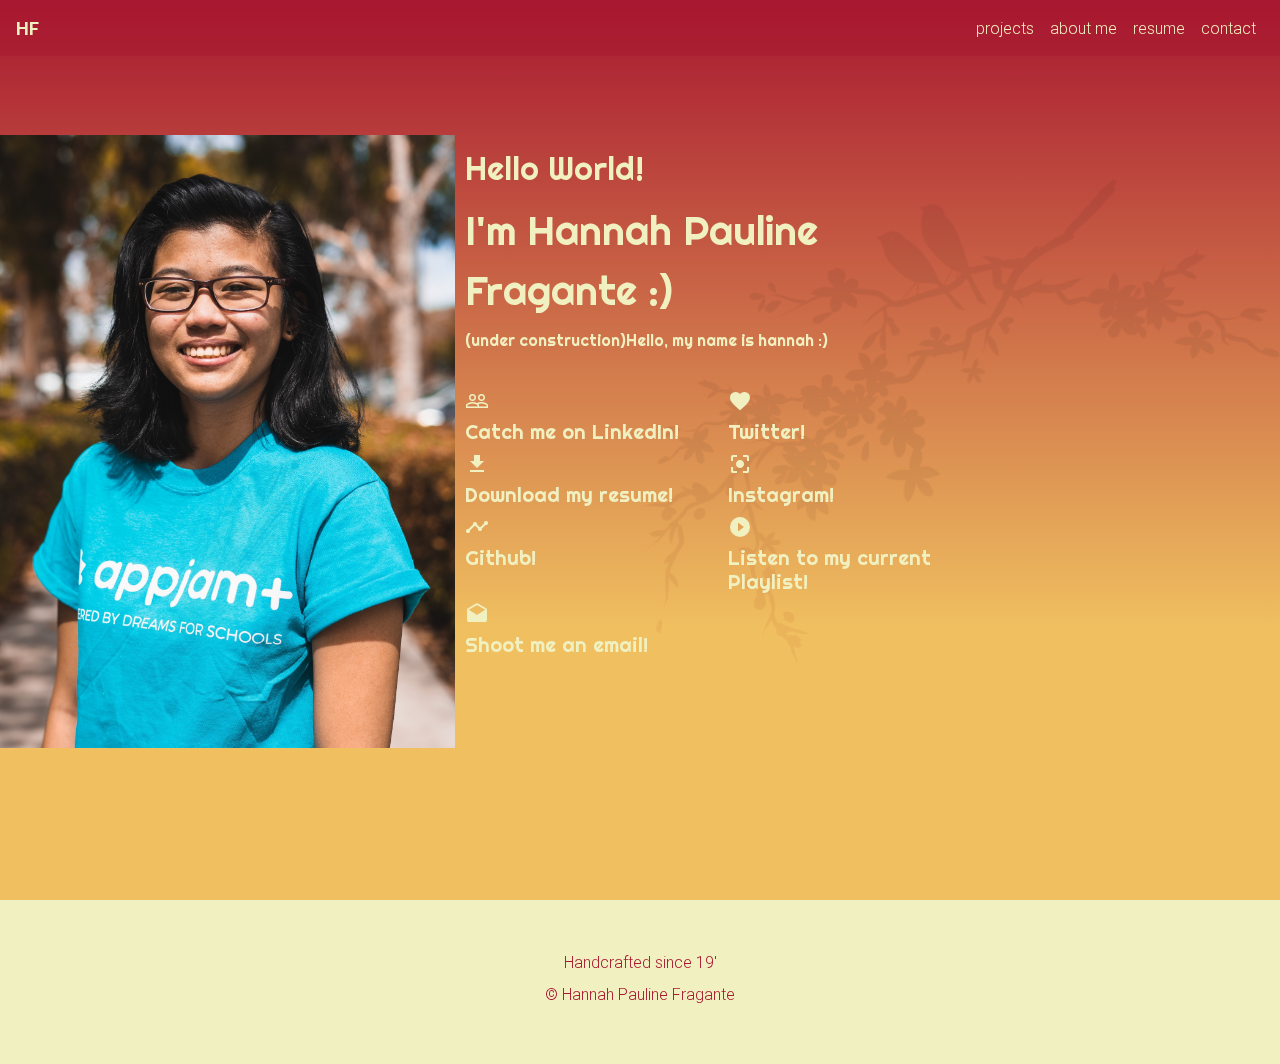
==== aboutme.html @ f3d30516 "change about me" ====
<!doctype html>
<html lang="en">

<!--
WRITTEN BY: Hannah Fragante
EMAIL: hfragant@uci.edu
-->

<head>
  <meta charset="utf-8">
  <meta name="author" content="Hannah Fragante">
  <meta name="description" content="Hannah Fragante's Website Portfolio">

   <!-- Bootstrap -->
   <link rel="stylesheet" href="https://maxcdn.bootstrapcdn.com/bootstrap/4.3.1/css/bootstrap.min.css">
   <!-- Material Design Bootstrap -->
    <link href="MDB-Free_4.8.10/css/mdb.min.css" rel="stylesheet">
    <!-- Google Material Icons API -->
    <link href="https://fonts.googleapis.com/icon?family=Material+Icons" rel="stylesheet">
    <!-- you would link to an external stylesheet here! -->
   <link href="css/aboutme.css" rel="stylesheet">


   <!-- MOBILE FIRST DEVELOPMENT HELPER-->
   <meta name="viewport" content="width=device-width, initial-scale=1">

   <!-- Bootstrap Javascript Support -->
    <!--<link rel="stylesheet" href="https://maxcdn.bootstrapcdn.com/bootstrap/4.3.1/css/bootstrap.min.css">-->
    <script src="https://ajax.googleapis.com/ajax/libs/jquery/3.4.1/jquery.min.js"></script>
    <script src="https://cdnjs.cloudflare.com/ajax/libs/popper.js/1.14.7/umd/popper.min.js"></script>
    <script src="https://maxcdn.bootstrapcdn.com/bootstrap/4.3.1/js/bootstrap.min.js"></script>


  <title>Hannah Fragante - About Me</title>
  <!-- Tab Icon -->
  <link rel="icon" href="favicon2.png">

</head>

<body>
<!-- NAVBAR -->

      <nav class="navbar navbar-expand-lg fixed-top z-depth-0">
        <a class="navbar-brand navTextColor" href="index.html"> HF </a>

        <button class="navbar-toggler navbar-dark" type="button" data-toggle="collapse" data-target="#navbarSuppportedContent">
          <span class="navbar-toggler-icon"></span>
        </button>

        <!-- Links -->

        <div class="collapse navbar-collapse" id="navbarSuppportedContent">
          <ul class="navbar-nav ml-auto">
            <li class="nav-item">
              <a class="nav-link navTextColor" href="index.html#featuredProjects">projects</a>
            </li>
            <li class="nav-item">
              <a class="nav-link navTextColor" href="aboutme.html">about me</a>
            </li>
            <li class="nav-item">
              <a class="nav-link navTextColor" target="_blank" href="assets/resume.pdf">resume</a>
            </li>
            <li class="nav-item">
              <a class="nav-link navTextColor" href="contact.html">contact</a>
            </li>
          </ul>
        </div>
      </nav>


      <!-- Main Contents-->
  <div class = "container-fluid">

    <div class="row main no-gutters">

      <!-- bird on tree background picture -->
      <div class="row no-gutters">
        <img class="bird-blend animated fadeIn" src="bird3.png" alt="sakura tree with 2 birds on a branch">

        <!-- Hannah's Picture -->
        <div class="col-sm-12 col-lg-5">
          <img class="hannah animated slideInLeft" src="img/hannah.JPG" alt="Hannah Fragante">
        </div>

        <!-- Main Description About Me-->
        <div class="col-sm-12 col-lg-6">
          <div class="desc animated fadeInRight">
            <label class="desc-hed">Hello World!</label><br>
            <label class="desc-hed-hed">I'm Hannah Pauline Fragante :)</label>
            <p>(under construction)Hello, my name is hannah :)</p>
          </div>

          <!-- Contact/More Info Links -->
          <div class="links animated fadeInRight">
            <div class="row no-gutters">

              <div class="col-sm-12 col-md-6 link-indiv">
                <a class="link-indiv" href="https://www.linkedin.com/in/hannahfragante/" target="_blank">
                  <span class="material-icons">people_outline</span>
                  <h5>Catch me on LinkedIn!</h5>
                </a>
              </div>

              <div class="col-sm-12 col-md-6 link-indiv">
                <a class="link-indiv" href="https://www.twitter.com/" target="_blank">
                  <span class="material-icons">favorite</span>
                  <h5>Twitter!</h5>
                </a>
              </div>
            </div>

            <div class="row no-gutters">
              <div class="col-sm-12 col-md-6 link-indiv">
                <a class="link-indiv" target="_blank" href="assets/resume.pdf">
                  <span class="material-icons">get_app</span>
                  <h5>Download my resume!</h5>
                </a>
              </div>

              <div class="col-sm-12 col-md-6 link-indiv">
                <a class="link-indiv" href="https://www.instagram.com" target="_blank">
                  <span class="material-icons">center_focus_strong</span>
                  <h5>Instagram!</h5>
                </a>
              </div>
            </div>

            <div class="row no-gutters">
              <div class="col-sm-12 col-md-6 link-indiv">
                <a class="link-indiv" href="https://github.com/prohannah07" target="_blank">
                  <span class="material-icons">timeline</span>
                  <h5>Github!</h5>
                </a>
              </div>

              <div class="col-sm-12 col-md-6 link-indiv">
                <a class="link-indiv" href="https://music.apple.com/us/playlist/ligo-playlist/pl.u-r2yBBV2tdoAEZk" target="_blank">
                  <span class="material-icons">play_circle_filled</span>
                  <h5>Listen to my current Playlist!</h5>
                </a>
              </div>

              <div class="col-sm-12 col-md-6 link-indiv">
                <a class="link-indiv" href="contact.html">
                  <span class="material-icons">drafts</span>
                  <h5>Shoot me an email!</h5>
                </a>
              </div>
            </div>
          </div>

        </div>

      </div>


    </div>

  </div>

  <!--FOOTER-->
  <div class = "container-fluid" id="footerID">

    <div class="row no-gutters">

      <div class="col-12">
        <footer class="footer">

          <label>Handcrafted since 19'</label>
          <br>
          <label>&copy; Hannah Pauline Fragante</label>

        </footer>
      </div>
    </div>
  </div>
  <!--End of FOOTER-->

</body>

</html>
---- css/aboutme.css ----
@import url('https://fonts.googleapis.com/css?family=Mansalva&display=swap');
@import url('https://fonts.googleapis.com/css?family=Modak|Righteous&display=swap');

html {
    height: 100%;
}
body {
    height: 100%;
    margin: 0;
    background-repeat: no-repeat;
    background-attachment: fixed;
    background-image: linear-gradient(rgb(168,24,48),rgb(240,192,96) 70%);
}

.container-fluid {
    padding-right: 0px;
    padding-left: 0px;
    margin-right: auto;
    margin-left: auto;
}


.row.main{
	height: 1600px;
}


.navbar-brand{
	font-weight: bold;
	font-size: large;
}

.navbar{
	background: rgba(168,24,48,.5);
}

.navTextColor{
	color: #F0F0C0;
}

.navTextColor:hover{
	color: rgb(240,192,96);
}

.navbar-toggler-icon{
	background-color: rgb(240,192,96);
}

.hannah{
	width: 300px;
	height: auto;
	position: relative;
	top: 30%;
	padding: 10px;

}

.desc{
	position: relative;
	top: 10%;
	font-family: Righteous, Sans-Serif;
	color: #F0F0C0;
	padding: 10px;
}

.desc-hed{
		font-size: 1.5em;
	}

.desc-hed-hed{
		font-size: 2em;
	}

.links
{
	position: relative;
	top: 7%;
	font-family: Righteous, Sans-Serif;
	color: #F0F0C0;
	padding: 10px;
}

.bird-blend{
	mix-blend-mode: color-burn;
	opacity: 25%;
	position: absolute;
	right: 0px;
	top: 20%;
	width: 50%;
	height: auto;
}

.link-indiv{
	padding: 0px;
	color: #F0F0C0;
	display:inline-block;
}

.link-indiv:hover{
	background-color: rgb(168,24,48);
	padding: 5px;
	color: rgb(240,192,96);
	display:inline-block;
}

@media (min-width:750px){

	.row.main{
		height: 100vh;
		background-image: linear-gradient(rgb(168,24,48),rgb(240,192,96) 70%);
	}

	.hannah{
		width: 500px;
		height: auto;
		position: relative;
		top: 15%;
		padding:0;
		float: right;

	}

	.desc{
		position: relative;
		top: 15%;
		font-family: Righteous,Sans-Serif;
		color: #F0F0C0
	}

	.desc-hed{
		font-size: 2em;
	}

	.desc-hed-hed{
		font-size: 2.5em;
	}

	.links
	{
		position: relative;
		top: 15%;
		font-family: Righteous, Sans-Serif;
		color: #F0F0C0
	}

	.bird-blend{
		mix-blend-mode: color-burn;
		opacity: 25%;
		position: absolute;
		right: 0px;
		top: 20%;
		width: 50%;
		height: auto;
	}

	.link-indiv{
		padding: 0px;
		color: #F0F0C0;
	}

	.link-indiv:hover{
		background-color: rgb(168,24,48);
		padding: 5px;
		color: rgb(240,192,96);
	}

}

#footerID{
	margin-bottom: -50%;
	text-align: center;
	padding-bottom: 50px;
	padding-top: 50px;
	background-color: #F0F0C0;
	color: rgb(168,24,48);
}
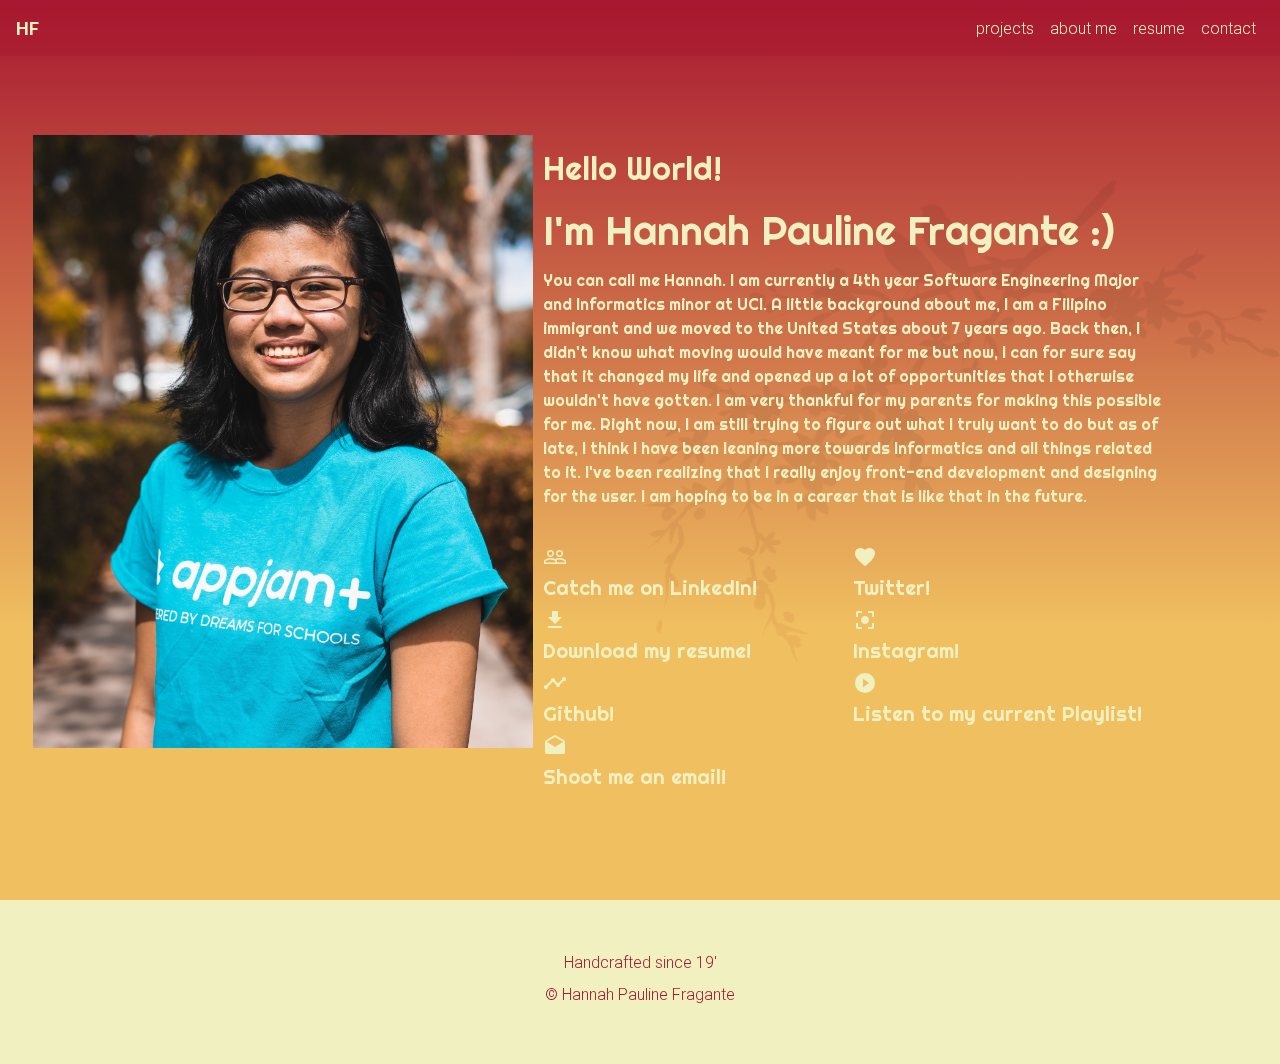
==== commit 1607bb19: "change about me" ====
--- a/aboutme.html
+++ b/aboutme.html
@@ -87,7 +87,15 @@
           <div class="desc animated fadeInRight">
             <label class="desc-hed">Hello World!</label><br>
             <label class="desc-hed-hed">I'm Hannah Pauline Fragante :)</label>
-            <p>(under construction)Hello, my name is hannah :)</p>
+            <p>
+                You can call me Hannah. I am currently a 4th year Software Engineering Major and Informatics minor at UCI. A little background about me,
+                I am a Filipino immigrant and we moved to the United States about 7 years ago. Back then, I didn't know what moving
+                would have meant for me but now, I can for sure say that it changed my life and opened up a lot of opportunities that
+                I otherwise wouldn't have gotten. I am very thankful for my parents for making this possible for me. Right now, I am
+                still trying to figure out what I truly want to do but as of late, I think I have been leaning more towards Informatics
+                and all things related to it. I've been realizing that I really enjoy front-end development and designing for the user.
+                I am hoping to be in a career that is like that in the future.
+            </p>
           </div>
 
           <!-- Contact/More Info Links -->
@@ -111,7 +119,7 @@
 
             <div class="row no-gutters">
               <div class="col-sm-12 col-md-6 link-indiv">
-                <a class="link-indiv" target="_blank" href="assets/resume.pdf">
+                <a class="link-indiv" target="_blank" href="assets/resume2.pdf">
                   <span class="material-icons">get_app</span>
                   <h5>Download my resume!</h5>
                 </a>
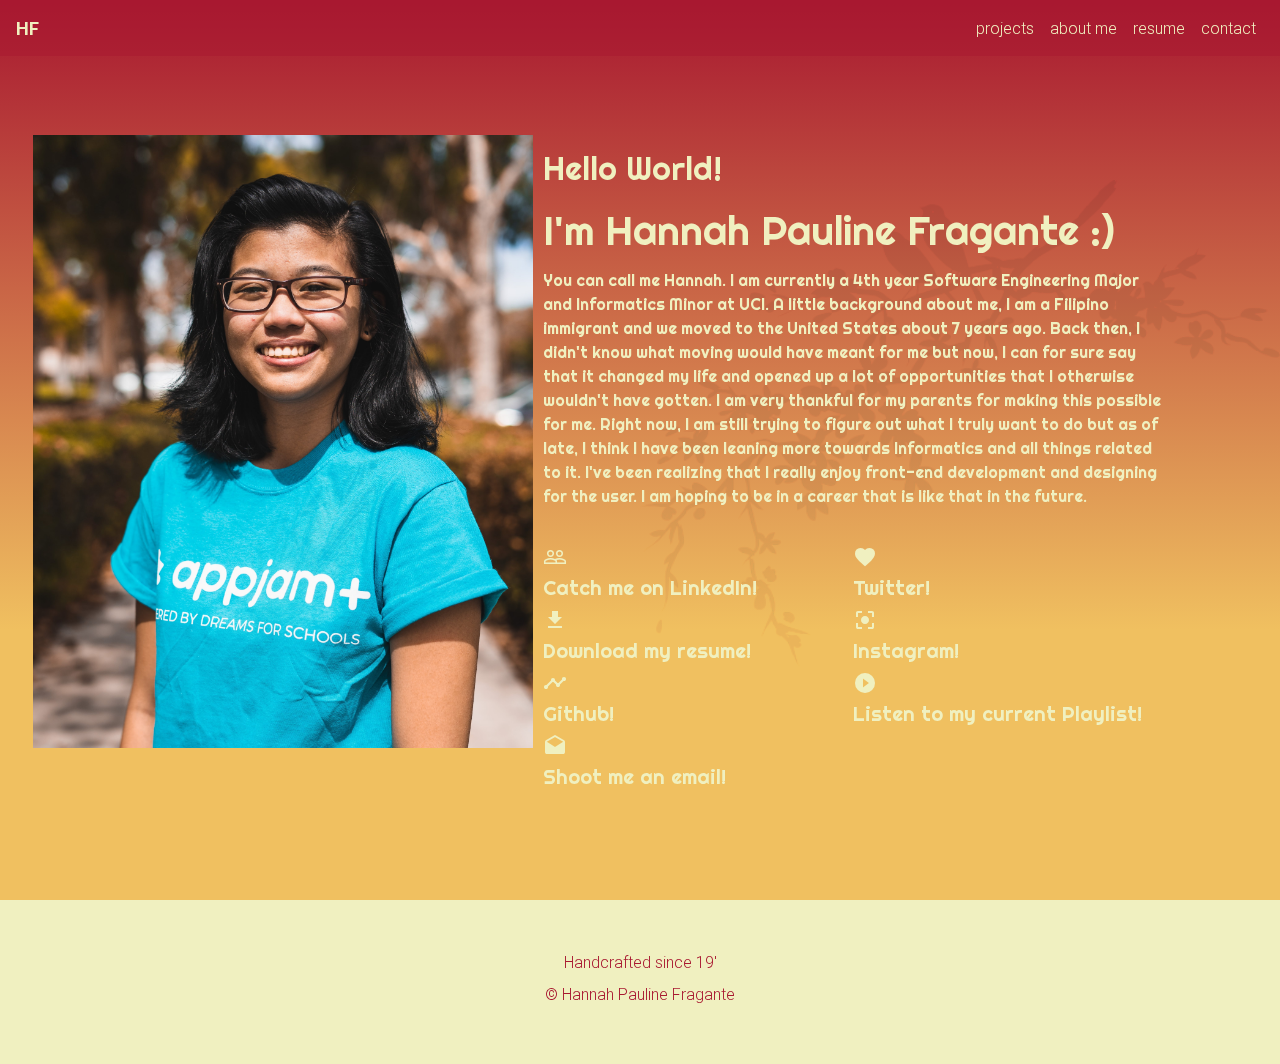
==== commit 7bb7f46e: "about me changes" ====
--- a/aboutme.html
+++ b/aboutme.html
@@ -88,7 +88,7 @@
             <label class="desc-hed">Hello World!</label><br>
             <label class="desc-hed-hed">I'm Hannah Pauline Fragante :)</label>
             <p>
-                You can call me Hannah. I am currently a 4th year Software Engineering Major and Informatics minor at UCI. A little background about me,
+                You can call me Hannah. I am currently a 4th year Software Engineering Major and Informatics Minor at UCI. A little background about me,
                 I am a Filipino immigrant and we moved to the United States about 7 years ago. Back then, I didn't know what moving
                 would have meant for me but now, I can for sure say that it changed my life and opened up a lot of opportunities that
                 I otherwise wouldn't have gotten. I am very thankful for my parents for making this possible for me. Right now, I am
@@ -119,14 +119,14 @@
 
             <div class="row no-gutters">
               <div class="col-sm-12 col-md-6 link-indiv">
-                <a class="link-indiv" target="_blank" href="assets/resume2.pdf">
+                <a class="link-indiv" target="_blank" href="assets/resume3.pdf">
                   <span class="material-icons">get_app</span>
                   <h5>Download my resume!</h5>
                 </a>
               </div>
 
               <div class="col-sm-12 col-md-6 link-indiv">
-                <a class="link-indiv" href="https://www.instagram.com" target="_blank">
+                <a class="link-indiv" href="https://www.instagram.com/dudeitshannah/" target="_blank">
                   <span class="material-icons">center_focus_strong</span>
                   <h5>Instagram!</h5>
                 </a>
@@ -142,7 +142,7 @@
               </div>
 
               <div class="col-sm-12 col-md-6 link-indiv">
-                <a class="link-indiv" href="https://music.apple.com/us/playlist/ligo-playlist/pl.u-r2yBBV2tdoAEZk" target="_blank">
+                <a class="link-indiv" href="https://music.apple.com/us/playlist/new-year-new-me-jan/pl.u-pMylDpmcGvxaN3" target="_blank">
                   <span class="material-icons">play_circle_filled</span>
                   <h5>Listen to my current Playlist!</h5>
                 </a>
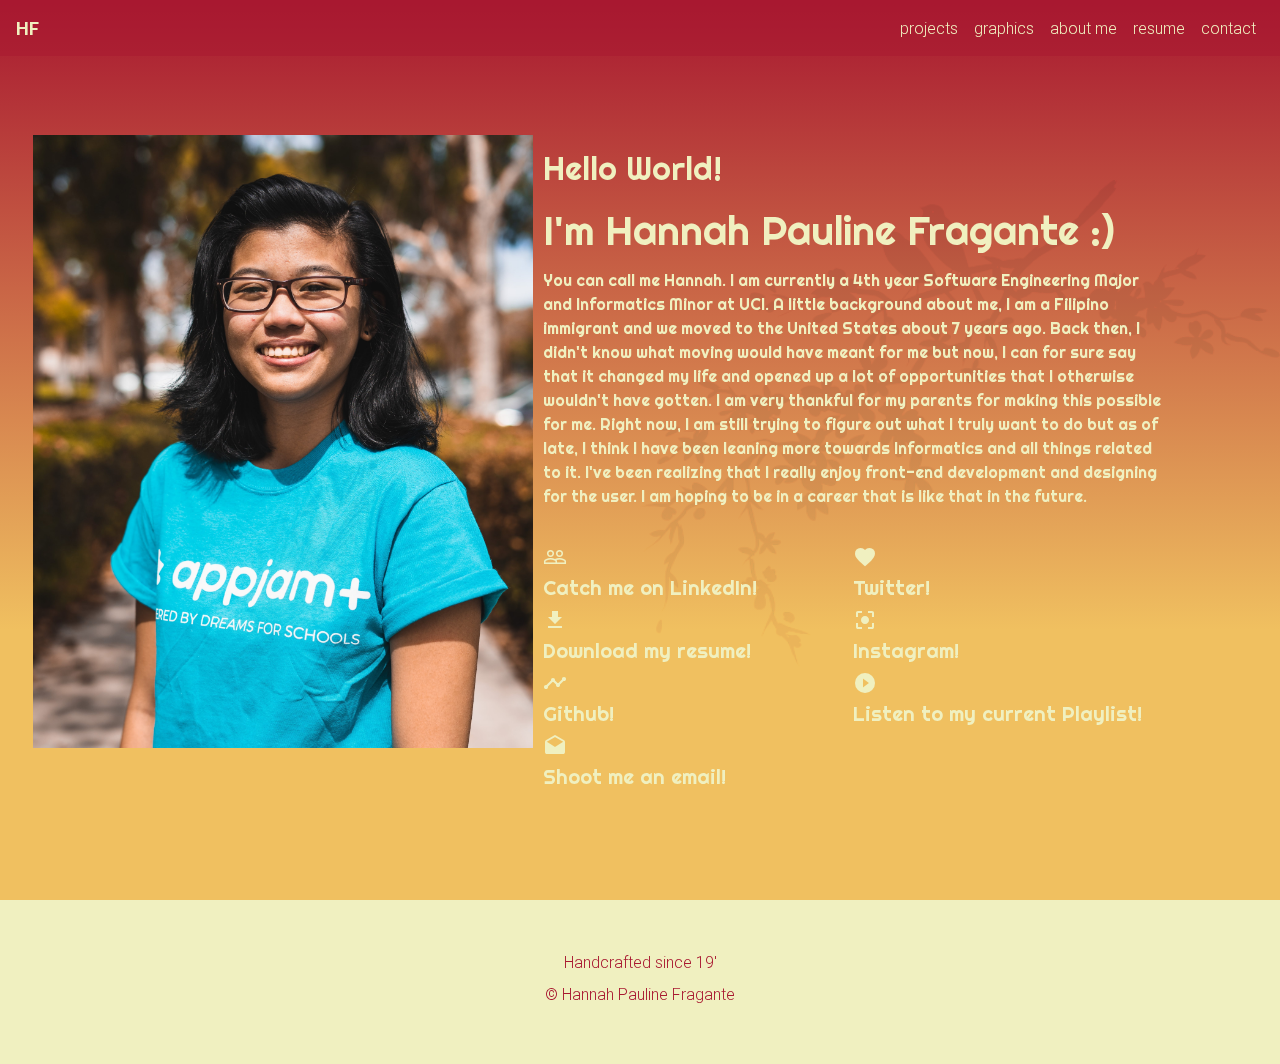
==== commit 9e34fb4d: "add graphics nav tab" ====
--- a/aboutme.html
+++ b/aboutme.html
@@ -55,10 +55,13 @@
               <a class="nav-link navTextColor" href="index.html#featuredProjects">projects</a>
             </li>
             <li class="nav-item">
+              <a class="nav-link navTextColor" href="#featuredGraphics">graphics</a>
+            </li>
+            <li class="nav-item">
               <a class="nav-link navTextColor" href="aboutme.html">about me</a>
             </li>
             <li class="nav-item">
-              <a class="nav-link navTextColor" target="_blank" href="assets/resume.pdf">resume</a>
+              <a class="nav-link navTextColor" target="_blank" href="assets/resume3.pdf">resume</a>
             </li>
             <li class="nav-item">
               <a class="nav-link navTextColor" href="contact.html">contact</a>
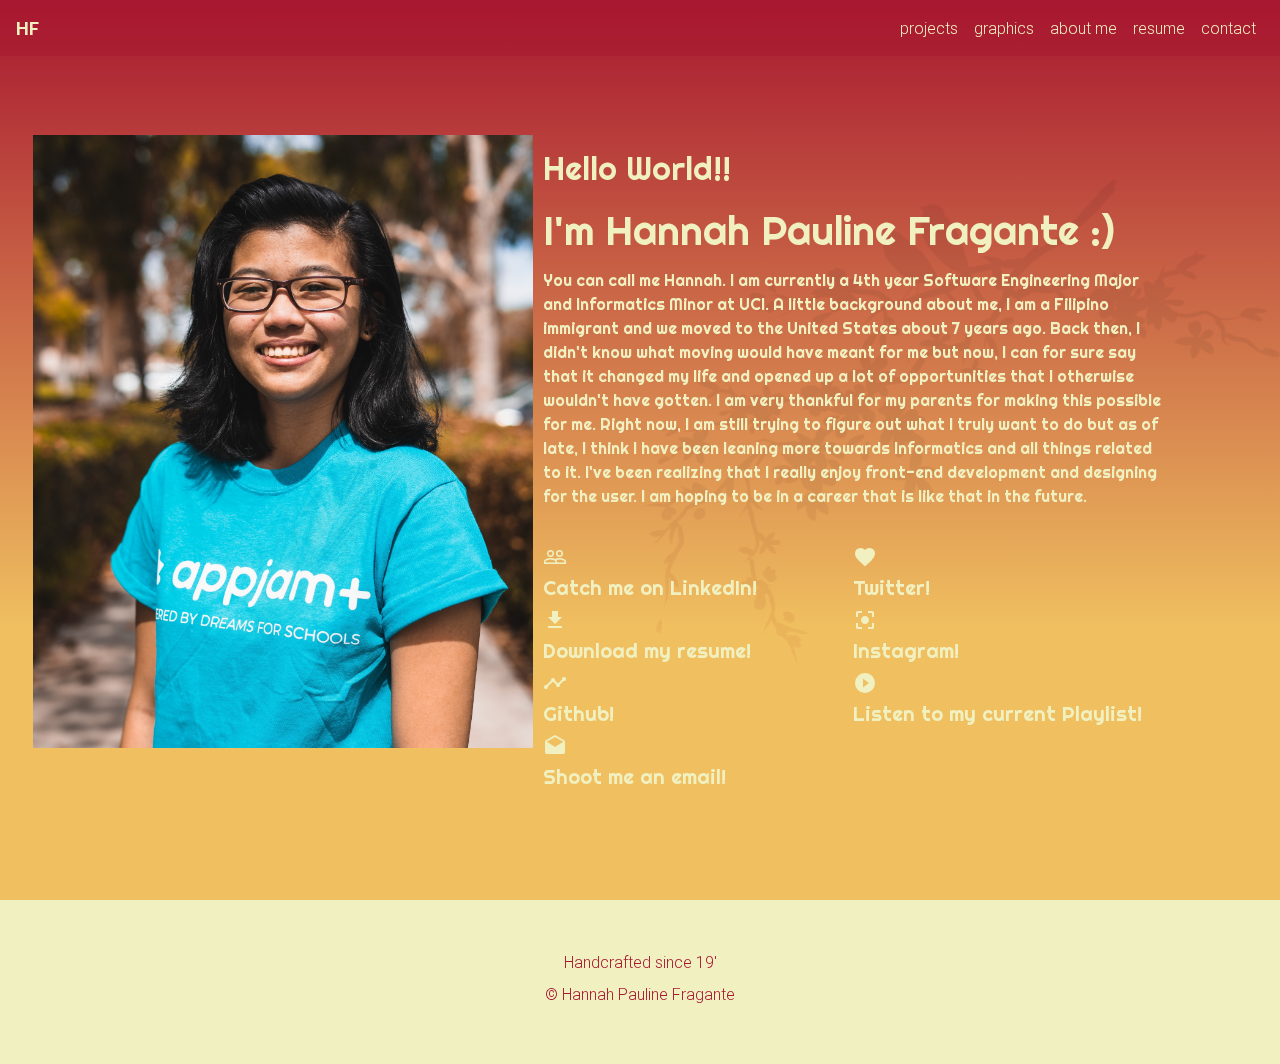
==== commit f8074ecc: "!" ====
--- a/aboutme.html
+++ b/aboutme.html
@@ -55,7 +55,7 @@
               <a class="nav-link navTextColor" href="index.html#featuredProjects">projects</a>
             </li>
             <li class="nav-item">
-              <a class="nav-link navTextColor" href="#featuredGraphics">graphics</a>
+              <a class="nav-link navTextColor" href="index.html#featuredGraphics">graphics</a>
             </li>
             <li class="nav-item">
               <a class="nav-link navTextColor" href="aboutme.html">about me</a>
@@ -88,7 +88,7 @@
         <!-- Main Description About Me-->
         <div class="col-sm-12 col-lg-6">
           <div class="desc animated fadeInRight">
-            <label class="desc-hed">Hello World!</label><br>
+            <label class="desc-hed">Hello World!!</label><br>
             <label class="desc-hed-hed">I'm Hannah Pauline Fragante :)</label>
             <p>
                 You can call me Hannah. I am currently a 4th year Software Engineering Major and Informatics Minor at UCI. A little background about me,
